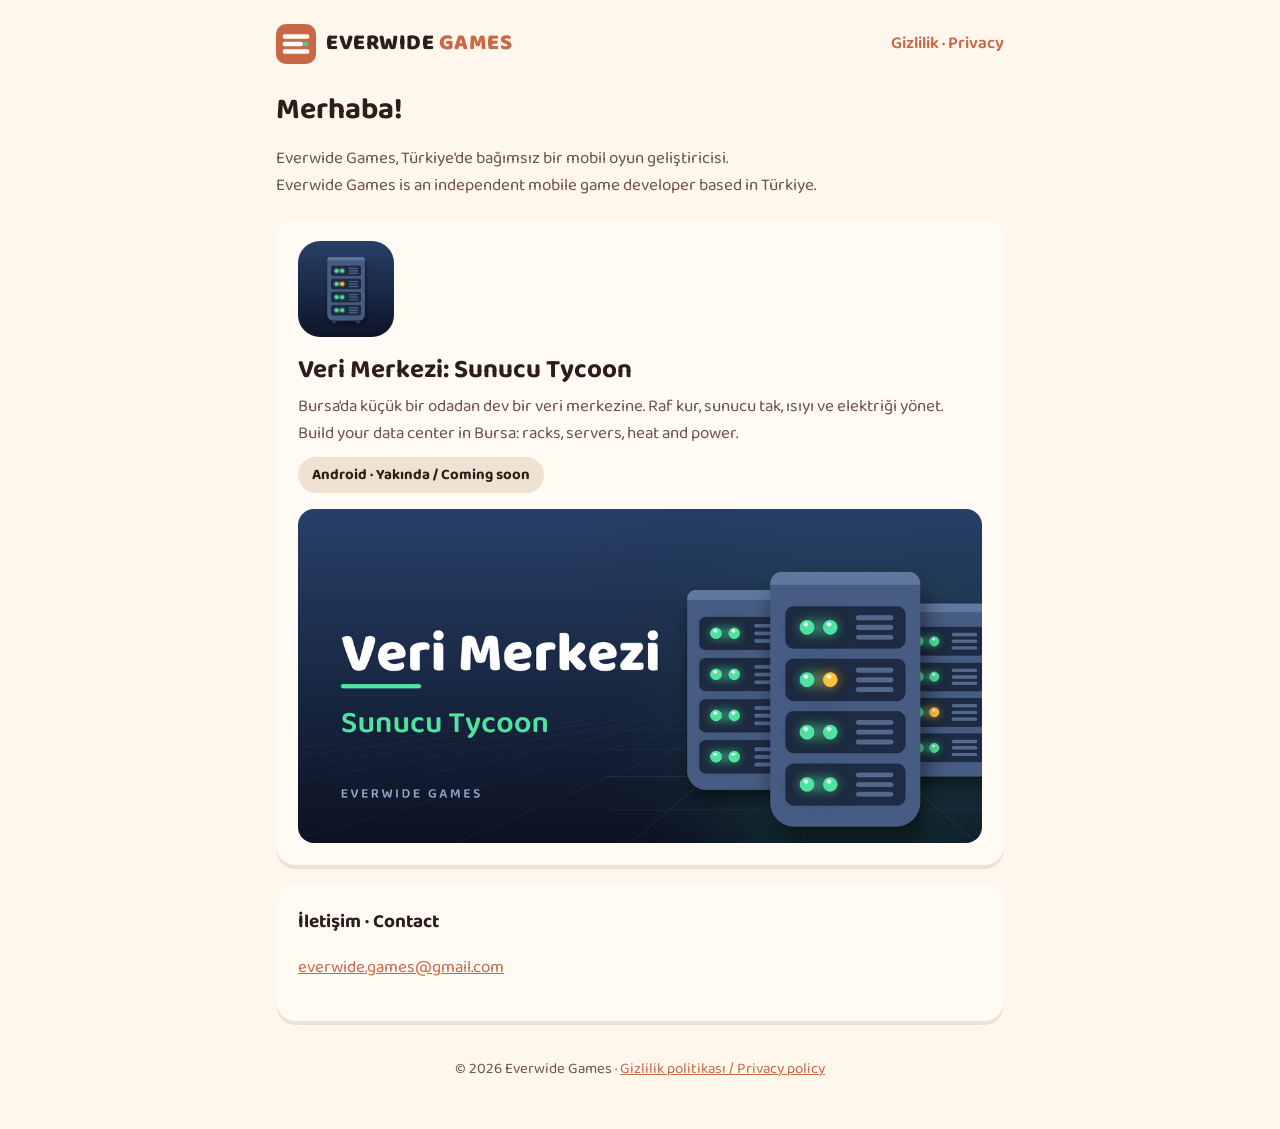
==== index.html @ 01a116fe "Everwide Games sitesi: ana sayfa, gizlilik, app-ads.txt" ====
<!doctype html>
<html lang="tr">
<head>
<meta charset="utf-8">
<meta name="viewport" content="width=device-width, initial-scale=1">
<title>Everwide Games</title>
<meta name="description" content="Everwide Games — Türkiye'den bağımsız mobil oyun geliştiricisi. Veri Merkezi: Sunucu Tycoon.">
<link rel="icon" href="logo.svg" type="image/svg+xml">
<link rel="preconnect" href="https://fonts.googleapis.com">
<link rel="preconnect" href="https://fonts.gstatic.com" crossorigin>
<link href="https://fonts.googleapis.com/css2?family=Baloo+2:wght@400;600;800&display=swap" rel="stylesheet">
<link rel="stylesheet" href="style.css">
</head>
<body>
<div class="wrap">
  <header class="top">
    <a class="logo" href="./"><img src="logo.svg" alt="" width="40" height="40"><b>EVERWIDE <span>GAMES</span></b></a>
    <nav><a href="privacy/">Gizlilik · Privacy</a></nav>
  </header>

  <h1>Merhaba!</h1>
  <p class="muted">Everwide Games, Türkiye'de bağımsız bir mobil oyun geliştiricisi.<br>
  Everwide Games is an independent mobile game developer based in Türkiye.</p>

  <section class="card">
    <div class="game">
      <img src="img/icon.png" alt="Veri Merkezi simgesi" width="96" height="96">
      <div>
        <h2>Veri Merkezi: Sunucu Tycoon</h2>
        <p>Bursa'da küçük bir odadan dev bir veri merkezine. Raf kur, sunucu tak, ısıyı ve elektriği yönet.<br>
        Build your data center in Bursa: racks, servers, heat and power.</p>
        <span class="pill">Android · Yakında / Coming soon</span>
      </div>
    </div>
    <img class="banner" src="img/banner.png" alt="Veri Merkezi tanıtım görseli" width="1024" height="500">
  </section>

  <section class="card">
    <h3 style="margin-top:0">İletişim · Contact</h3>
    <p><a href="mailto:everwide.games@gmail.com">everwide.games@gmail.com</a></p>
  </section>

  <footer>© 2026 Everwide Games · <a href="privacy/">Gizlilik politikası / Privacy policy</a></footer>
</div>
</body>
</html>
---- style.css ----
:root {
  --bg: #fff6ec;
  --card: #fffaf4;
  --card2: #f0e2d2;
  --ink: #2e1e1a;
  --dim: #6e5246;
  --accent: #c86846;
  --purple: #b078f0;
  --green: #56c878;
  --blue: #54aaf0;
}
@media (prefers-color-scheme: dark) {
  :root {
    --bg: #241a2c;
    --card: #362a40;
    --card2: #463752;
    --ink: #f6f0fa;
    --dim: #ccc2dc;
    --accent: #c08ce8;
  }
}
* { box-sizing: border-box; }
html { -webkit-text-size-adjust: 100%; }
body {
  margin: 0;
  background: var(--bg);
  color: var(--ink);
  font: 17px/1.6 "Baloo 2", system-ui, -apple-system, "Segoe UI", sans-serif;
}
a { color: var(--accent); }
.wrap { max-width: 760px; margin: 0 auto; padding: 24px 16px 48px; }
header.top { display: flex; align-items: center; justify-content: space-between; gap: 12px; flex-wrap: wrap; }
.logo { display: inline-flex; align-items: center; gap: 10px; text-decoration: none; color: var(--ink); }
.logo svg { width: 40px; height: 40px; flex: none; }
.logo b { font-size: 22px; font-weight: 800; letter-spacing: .5px; }
.logo span { color: var(--accent); }
nav a { margin-left: 14px; font-weight: 600; text-decoration: none; }
.card {
  background: var(--card);
  border-radius: 20px;
  padding: 22px;
  margin-top: 20px;
  box-shadow: 0 4px 0 var(--card2);
}
.game { display: flex; gap: 18px; align-items: center; flex-wrap: wrap; }
.game img { width: 96px; height: 96px; border-radius: 22px; flex: none; }
.game h2 { margin: 0; font-size: 26px; line-height: 1.2; }
.game p { margin: 6px 0 0; color: var(--dim); }
.banner { width: 100%; height: auto; border-radius: 16px; display: block; margin-top: 16px; }
.pill {
  display: inline-block; margin-top: 10px; padding: 6px 14px; border-radius: 999px;
  background: var(--card2); color: var(--ink); font-weight: 700; font-size: 15px;
}
h1 { font-size: 30px; line-height: 1.2; margin: 28px 0 4px; }
h3 { margin: 22px 0 4px; font-size: 19px; }
.muted { color: var(--dim); }
.lang a { font-weight: 700; margin-right: 12px; }
footer { margin-top: 36px; color: var(--dim); font-size: 15px; text-align: center; }
ul { padding-left: 22px; }
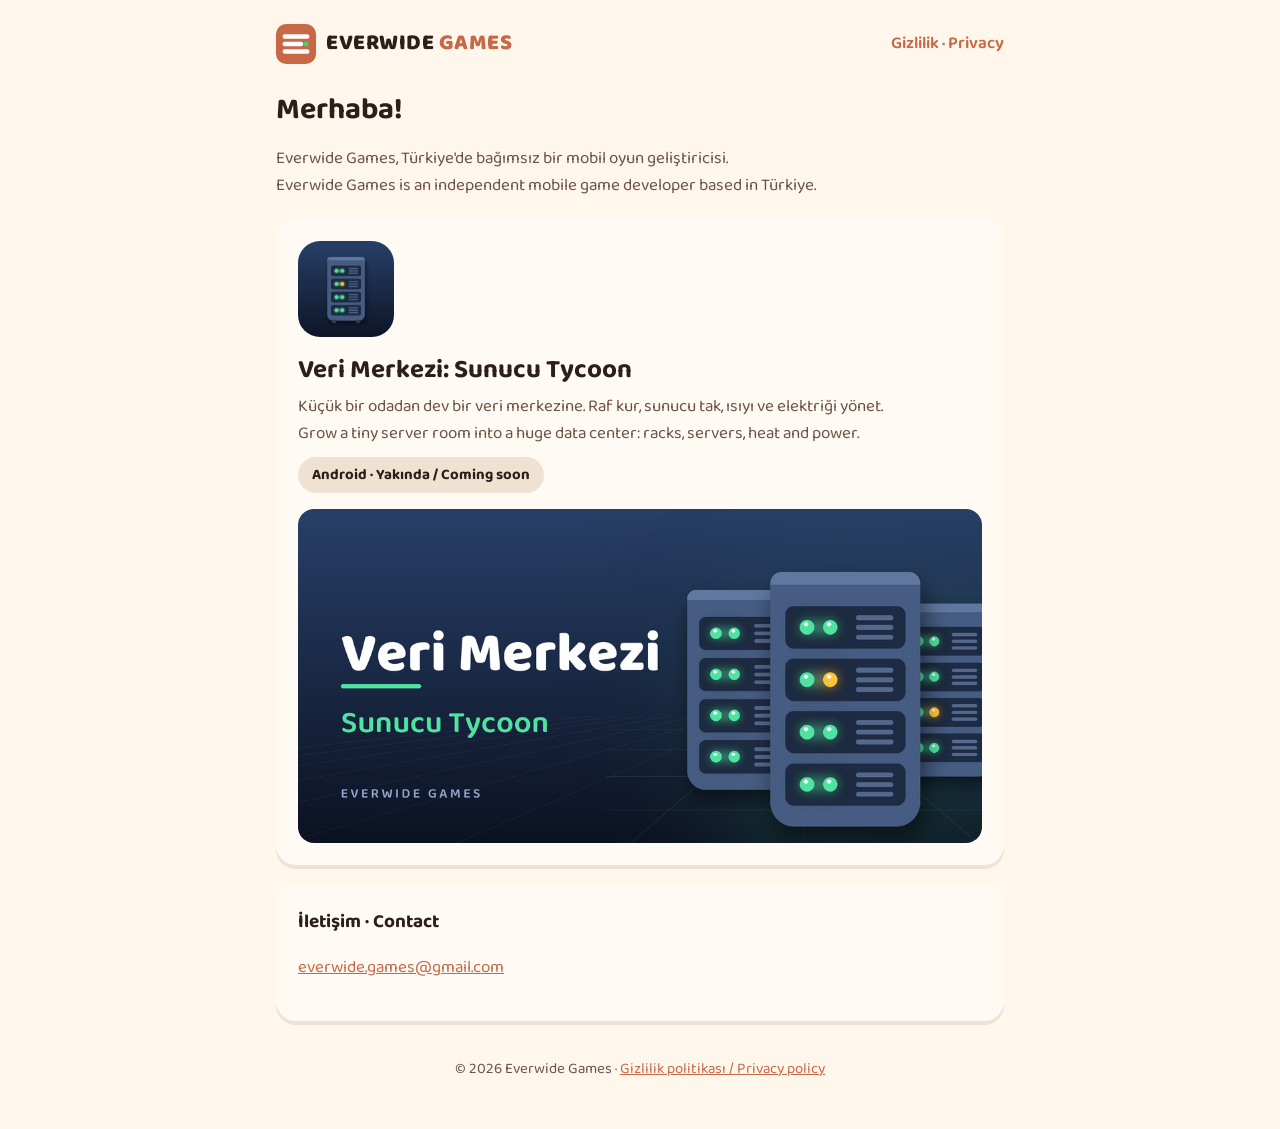
==== commit c21bfba7: "Ana sayfa: şehir adı çıkarıldı" ====
--- a/index.html
+++ b/index.html
@@ -27,8 +27,8 @@
       <img src="img/icon.png" alt="Veri Merkezi simgesi" width="96" height="96">
       <div>
         <h2>Veri Merkezi: Sunucu Tycoon</h2>
-        <p>Bursa'da küçük bir odadan dev bir veri merkezine. Raf kur, sunucu tak, ısıyı ve elektriği yönet.<br>
-        Build your data center in Bursa: racks, servers, heat and power.</p>
+        <p>Küçük bir odadan dev bir veri merkezine. Raf kur, sunucu tak, ısıyı ve elektriği yönet.<br>
+        Grow a tiny server room into a huge data center: racks, servers, heat and power.</p>
         <span class="pill">Android · Yakında / Coming soon</span>
       </div>
     </div>
